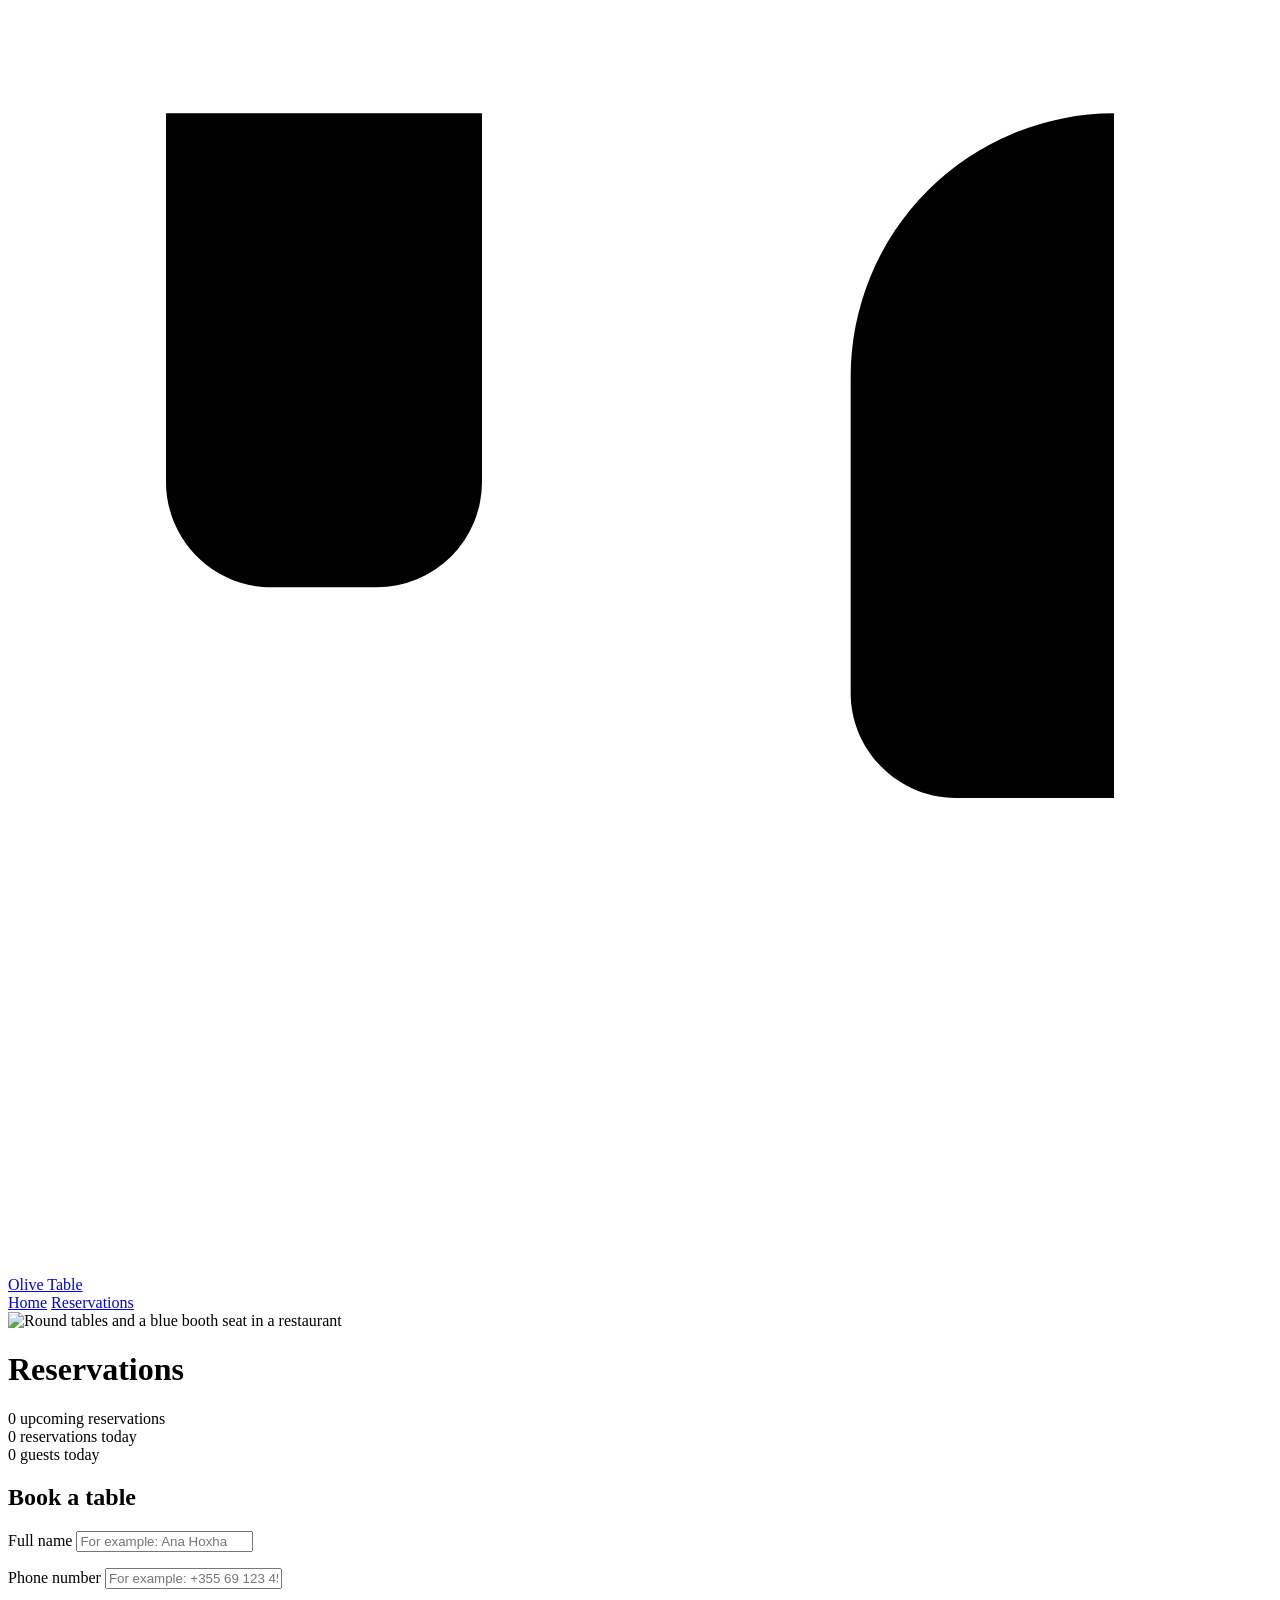
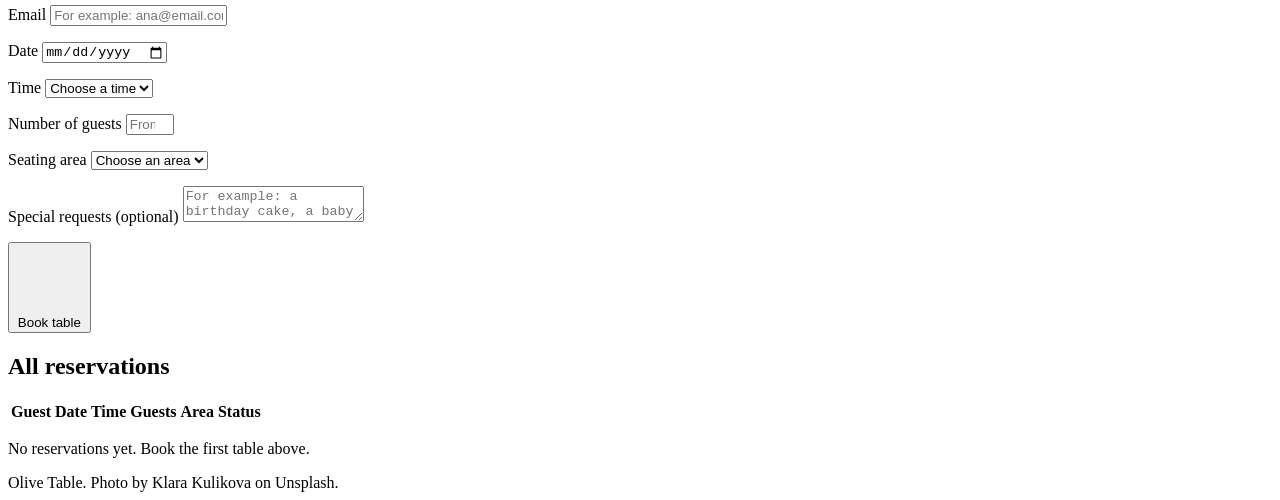
==== reserve.html @ 71900036 "Add reservation page with form, validation and table Co-Authored-By: Claude Sonnet 5.5 <noreply@anth" ====
<!DOCTYPE html>
<html lang="en">
<head>
  <meta charset="UTF-8">
  <meta name="viewport" content="width=device-width, initial-scale=1.0">
  <title>Reservations - Olive Table</title>
  <link rel="stylesheet" href="styles.css">
</head>
<body>

  <!-- Navigation bar -->
  <nav class="navbar">
    <div class="wide navbar-inner">
      <a class="logo" href="index.html">
        <svg class="icon" viewBox="0 0 24 24"><path d="M3 2v7c0 1.1.9 2 2 2h2a2 2 0 0 0 2-2V2M6 2v20M21 15V2a5 5 0 0 0-5 5v6c0 1.1.9 2 2 2h3Zm0 0v7"/></svg>
        Olive Table
      </a>
      <div class="nav-links">
        <a class="nav-link" href="index.html">Home</a>
        <a class="nav-link active" href="reserve.html">Reservations</a>
      </div>
    </div>
  </nav>

  <main class="container">

    <img class="banner" src="https://images.unsplash.com/photo-1613274554329-70f997f5789f?auto=format&fit=crop&w=1200&q=80" alt="Round tables and a blue booth seat in a restaurant">

    <header class="section">
      <h1>Reservations</h1>

      <div class="stats">
        <div class="stat">
          <span class="stat-number" id="upcoming-count">0</span>
          <span class="muted">upcoming reservations</span>
        </div>
        <div class="stat">
          <span class="stat-number" id="today-count">0</span>
          <span class="muted">reservations today</span>
        </div>
        <div class="stat">
          <span class="stat-number" id="guests-count">0</span>
          <span class="muted">guests today</span>
        </div>
      </div>
    </header>

    <section class="section">
      <h2>Book a table</h2>
      <form id="reservation-form" novalidate>
        <div class="field">
          <label class="label" for="name">Full name</label>
          <input class="input" type="text" id="name" placeholder="For example: Ana Hoxha">
          <p class="error" id="name-error"></p>
        </div>

        <div class="row">
          <div class="field">
            <label class="label" for="phone">Phone number</label>
            <input class="input" type="text" id="phone" placeholder="For example: +355 69 123 4567">
            <p class="error" id="phone-error"></p>
          </div>
          <div class="field">
            <label class="label" for="email">Email</label>
            <input class="input" type="text" id="email" placeholder="For example: ana@email.com">
            <p class="error" id="email-error"></p>
          </div>
        </div>

        <div class="row">
          <div class="field">
            <label class="label" for="date">Date</label>
            <input class="input" type="date" id="date">
            <p class="error" id="date-error"></p>
          </div>
          <div class="field">
            <label class="label" for="time">Time</label>
            <select class="input" id="time">
              <option value="">Choose a time</option>
            <option value="12:00">12:00</option>
            <option value="12:30">12:30</option>
            <option value="13:00">13:00</option>
            <option value="13:30">13:30</option>
            <option value="14:00">14:00</option>
            <option value="14:30">14:30</option>
            <option value="15:00">15:00</option>
            <option value="15:30">15:30</option>
            <option value="16:00">16:00</option>
            <option value="16:30">16:30</option>
            <option value="17:00">17:00</option>
            <option value="17:30">17:30</option>
            <option value="18:00">18:00</option>
            <option value="18:30">18:30</option>
            <option value="19:00">19:00</option>
            <option value="19:30">19:30</option>
            <option value="20:00">20:00</option>
            <option value="20:30">20:30</option>
            <option value="21:00">21:00</option>
            <option value="21:30">21:30</option>
            </select>
            <p class="error" id="time-error"></p>
          </div>
        </div>

        <div class="row">
          <div class="field">
            <label class="label" for="guests">Number of guests</label>
            <input class="input" type="number" id="guests" placeholder="From 1 to 12" min="1" max="12">
            <p class="error" id="guests-error"></p>
          </div>
          <div class="field">
            <label class="label" for="area">Seating area</label>
            <select class="input" id="area">
              <option value="">Choose an area</option>
              <option value="Indoor">Indoor</option>
              <option value="Terrace">Terrace</option>
            </select>
            <p class="error" id="area-error"></p>
          </div>
        </div>

        <div class="field">
          <label class="label" for="notes">Special requests (optional)</label>
          <textarea class="input" id="notes" placeholder="For example: a birthday cake, a baby chair"></textarea>
          <p class="error" id="notes-error"></p>
        </div>

        <button class="button button-primary" type="submit">
          <svg class="icon" viewBox="0 0 24 24"><path d="M12 5v14M5 12h14"/></svg>
          Book table
        </button>
        <p class="success hidden" id="success-message"></p>
      </form>
    </section>

    <section class="section">
      <h2>All reservations</h2>
      <table class="table">
        <thead>
          <tr>
            <th>Guest</th>
            <th>Date</th>
            <th>Time</th>
            <th>Guests</th>
            <th>Area</th>
            <th>Status</th>
            <th></th>
          </tr>
        </thead>
        <tbody id="reservation-list"></tbody>
      </table>
      <p class="muted" id="empty-message">No reservations yet. Book the first table above.</p>
    </section>

  </main>

  <footer class="footer">
    <div class="wide">Olive Table. Photo by Klara Kulikova on Unsplash.</div>
  </footer>

  <script src="lib.js"></script>
  <script src="app.js"></script>
</body>
</html>
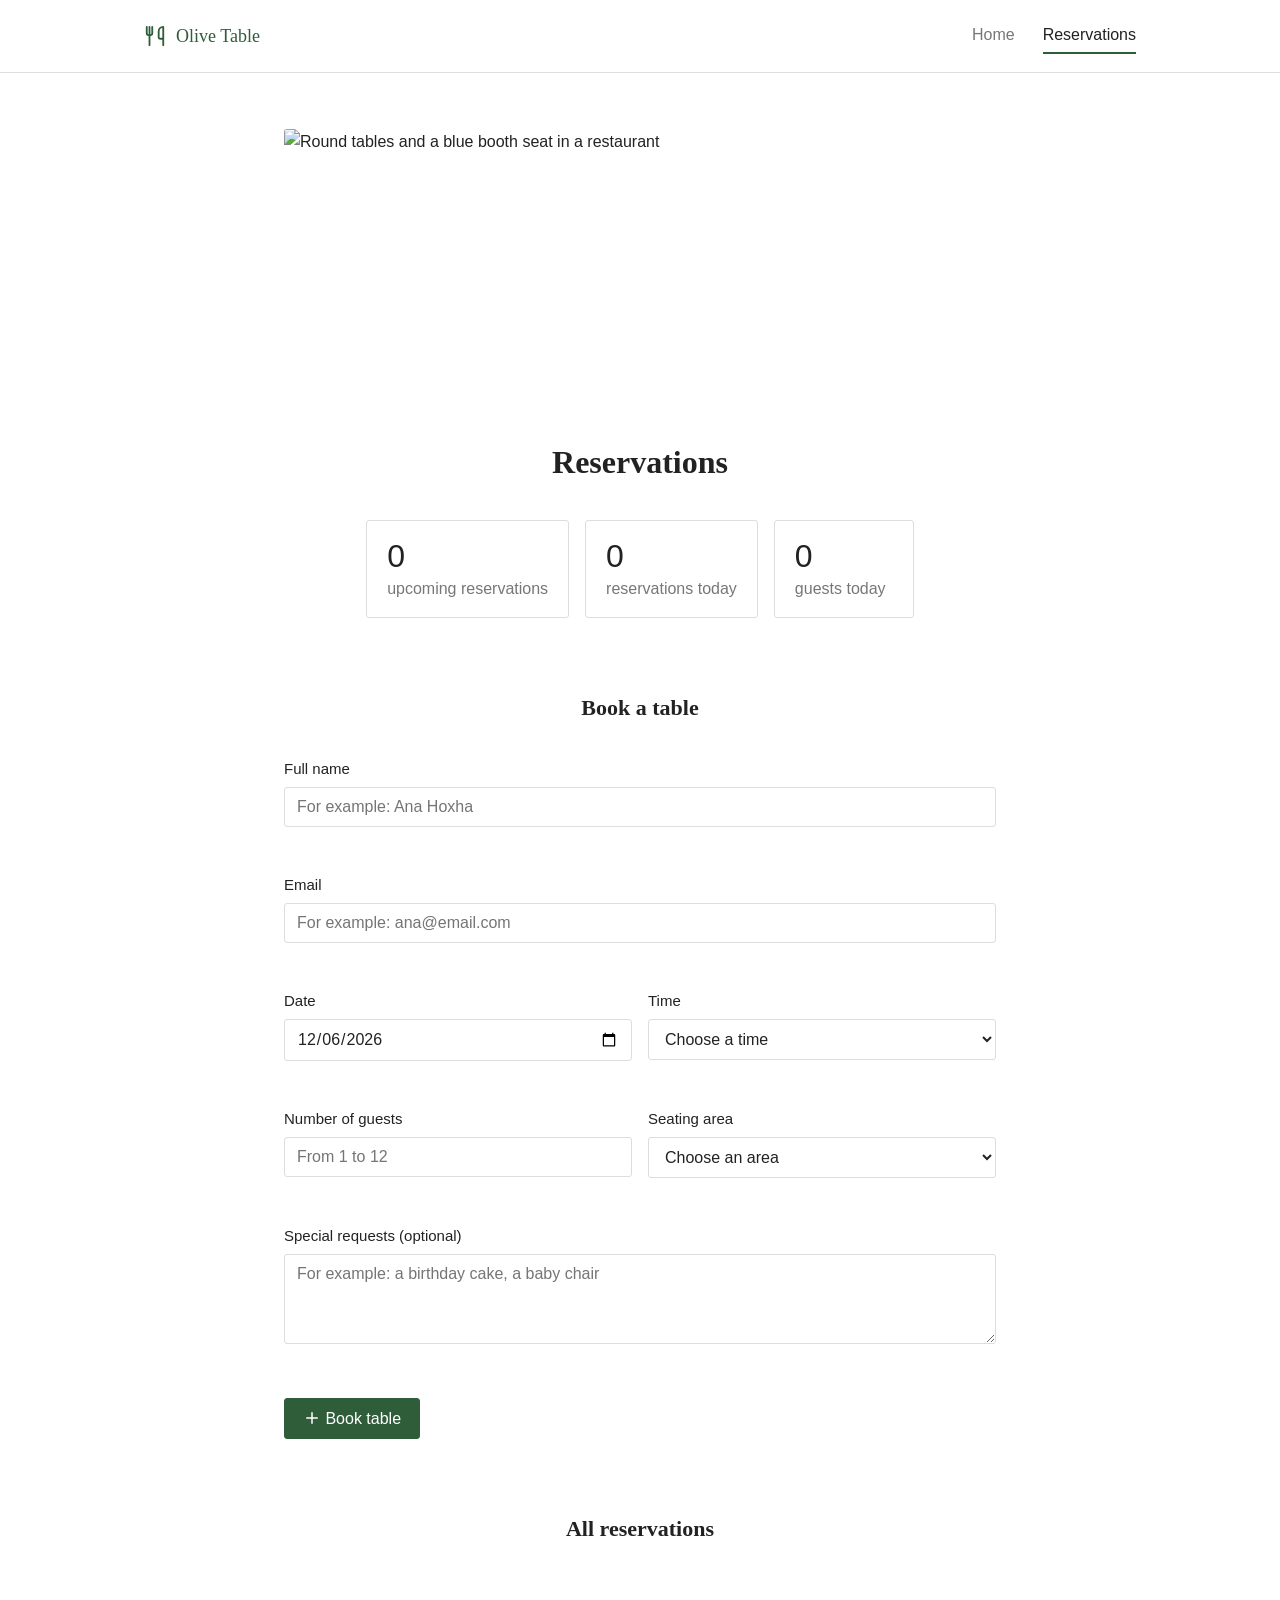
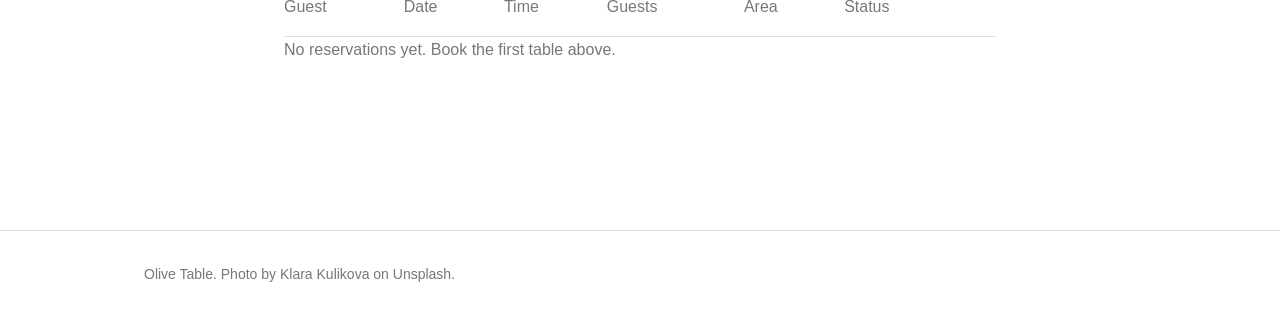
==== commit 8f2d8937: "Remove the phone number field Co-Authored-By: Claude Sonnet 5.5 <noreply@anthropic.com> Claude-Sessi" ====
--- a/reserve.html
+++ b/reserve.html
@@ -54,17 +54,10 @@
           <p class="error" id="name-error"></p>
         </div>
 
-        <div class="row">
-          <div class="field">
-            <label class="label" for="phone">Phone number</label>
-            <input class="input" type="text" id="phone" placeholder="For example: +355 69 123 4567">
-            <p class="error" id="phone-error"></p>
-          </div>
-          <div class="field">
-            <label class="label" for="email">Email</label>
-            <input class="input" type="text" id="email" placeholder="For example: ana@email.com">
-            <p class="error" id="email-error"></p>
-          </div>
+        <div class="field">
+          <label class="label" for="email">Email</label>
+          <input class="input" type="text" id="email" placeholder="For example: ana@email.com">
+          <p class="error" id="email-error"></p>
         </div>
 
         <div class="row">
--- a/styles.css
+++ b/styles.css
@@ -0,0 +1,480 @@
+/* styles.css
+   A small set of reusable classes. Flat design: no gradients,
+   no shadows, small corners, lots of white space. */
+
+/* Colors and sizes in one place */
+:root {
+  --text: #222222;
+  --muted: #777777;
+  --line: #dddddd;
+  --accent: #2f5d3a;
+  --accent-hover: #234a2d;
+  --tint: #edf3ee;
+  --red: #a61b1b;
+  --corner: 3px;
+}
+
+* {
+  box-sizing: border-box;
+}
+
+body {
+  margin: 0;
+  font-family: Arial, Helvetica, sans-serif;
+  font-size: 16px;
+  line-height: 1.6;
+  color: var(--text);
+  background: #ffffff;
+}
+
+/* Layout */
+.container {
+  max-width: 760px;
+  margin: 0 auto;
+  padding: 56px 24px 96px 24px;
+}
+
+.wide {
+  max-width: 1040px;
+  margin: 0 auto;
+  padding: 0 24px;
+}
+
+.section {
+  margin-bottom: 72px;
+}
+
+/* Text */
+h1,
+h2,
+.logo {
+  font-family: Georgia, "Times New Roman", serif;
+}
+
+h1 {
+  margin: 0;
+  font-size: 32px;
+  font-weight: bold;
+  text-align: center;
+}
+
+h2 {
+  margin: 0 0 32px 0;
+  font-size: 22px;
+  font-weight: bold;
+  text-align: center;
+}
+
+h3 {
+  margin: 0 0 8px 0;
+  font-size: 18px;
+  font-weight: bold;
+}
+
+p {
+  margin: 0 0 8px 0;
+}
+
+a {
+  color: inherit;
+}
+
+.muted {
+  color: var(--muted);
+}
+
+.red {
+  color: var(--red);
+}
+
+
+.hidden {
+  display: none;
+}
+
+/* Icons (small drawings made with SVG) */
+.icon {
+  width: 18px;
+  height: 18px;
+  fill: none;
+  stroke: currentColor;
+  stroke-width: 2;
+  stroke-linecap: round;
+  stroke-linejoin: round;
+  vertical-align: -3px;
+}
+
+.icon-big {
+  width: 24px;
+  height: 24px;
+  vertical-align: middle;
+}
+
+/* Picture at the top of a page */
+.banner {
+  display: block;
+  width: 100%;
+  height: 260px;
+  object-fit: cover;
+  margin-bottom: 48px;
+  border-radius: var(--corner);
+}
+
+/* Navigation bar */
+.navbar {
+  border-bottom: 1px solid var(--line);
+  background: #ffffff;
+}
+
+.navbar-inner {
+  display: flex;
+  align-items: center;
+  justify-content: space-between;
+  min-height: 72px;
+}
+
+.logo {
+  display: flex;
+  align-items: center;
+  gap: 10px;
+  font-size: 18px;
+  color: var(--accent);
+  text-decoration: none;
+}
+
+.logo .icon {
+  width: 22px;
+  height: 22px;
+}
+
+.nav-links {
+  display: flex;
+  align-items: center;
+  gap: 28px;
+}
+
+.nav-link {
+  padding: 4px 0;
+  color: var(--muted);
+  text-decoration: none;
+  border-bottom: 2px solid transparent;
+}
+
+.nav-link:hover {
+  color: var(--text);
+}
+
+.nav-link.active {
+  color: var(--text);
+  border-bottom-color: var(--accent);
+}
+
+/* Hero (light band) */
+.hero-band {
+  color: var(--text);
+  background: #f6f1e9;
+}
+
+.hero {
+  display: flex;
+  flex-direction: column;
+  align-items: center;
+  gap: 56px;
+  padding-top: 96px;
+  padding-bottom: 96px;
+  text-align: center;
+}
+
+.hero-title {
+  max-width: 700px;
+  margin: 0 0 40px 0;
+  font-size: 48px;
+  font-weight: bold;
+  line-height: 1.2;
+  text-wrap: balance;
+}
+
+.hero-photo {
+  display: block;
+  width: 100%;
+  height: 380px;
+  object-fit: cover;
+  border-radius: var(--corner);
+}
+
+/* How it works */
+.how {
+  padding: 96px 0;
+}
+
+.how-title {
+  margin-bottom: 56px;
+  font-size: 28px;
+}
+
+.steps {
+  display: flex;
+  gap: 48px;
+}
+
+.step {
+  flex: 1;
+  text-align: center;
+}
+
+.step-icon {
+  display: flex;
+  align-items: center;
+  justify-content: center;
+  width: 52px;
+  height: 52px;
+  margin: 0 auto 20px auto;
+  color: var(--accent);
+  background: var(--tint);
+  border-radius: var(--corner);
+}
+
+.how-end {
+  margin-top: 64px;
+  text-align: center;
+}
+
+/* Footer */
+.footer {
+  padding: 32px 0;
+  color: var(--muted);
+  font-size: 14px;
+  border-top: 1px solid var(--line);
+}
+
+/* Numbers at the top of the planner */
+.stats {
+  display: flex;
+  flex-wrap: wrap;
+  justify-content: center;
+  gap: 16px;
+  margin-top: 32px;
+}
+
+.stat {
+  min-width: 140px;
+  padding: 16px 20px;
+  border: 1px solid var(--line);
+  border-radius: var(--corner);
+}
+
+.stat-number {
+  display: block;
+  font-size: 32px;
+  line-height: 1.2;
+}
+
+/* Form */
+.label {
+  display: block;
+  margin-bottom: 6px;
+  font-size: 15px;
+}
+
+.row {
+  display: flex;
+  gap: 16px;
+}
+
+.row .field {
+  flex: 1;
+}
+
+.field {
+  margin-bottom: 20px;
+}
+
+.input {
+  width: 100%;
+  padding: 10px 12px;
+  font-family: inherit;
+  font-size: 16px;
+  color: var(--text);
+  background: #ffffff;
+  border: 1px solid var(--line);
+  border-radius: var(--corner);
+}
+
+.input:focus {
+  outline: 2px solid var(--accent);
+  outline-offset: 0;
+}
+
+.input-bad {
+  border-color: var(--red);
+}
+
+.error {
+  min-height: 22px;
+  margin: 4px 0 0 0;
+  font-size: 14px;
+  color: var(--red);
+}
+
+/* Buttons (work on <button> and on <a>) */
+.button {
+  display: inline-block;
+  padding: 10px 18px;
+  font-family: inherit;
+  font-size: 16px;
+  color: var(--text);
+  text-decoration: none;
+  background: #ffffff;
+  border: 1px solid var(--line);
+  border-radius: var(--corner);
+  cursor: pointer;
+}
+
+.button:hover {
+  background: #f4f4f4;
+}
+
+.button-primary {
+  color: #ffffff;
+  background: var(--accent);
+  border-color: var(--accent);
+}
+
+.button-primary:hover {
+  background: var(--accent-hover);
+}
+
+.button-ghost {
+  background: transparent;
+  border-color: #b9b2a4;
+}
+
+.button-ghost:hover {
+  background: #ece5d8;
+}
+
+.button-big {
+  margin: 0 6px 12px 6px;
+  padding: 14px 28px;
+  font-size: 17px;
+}
+
+.button-small {
+  padding: 4px 10px;
+  font-size: 14px;
+}
+
+.button-small .icon {
+  width: 15px;
+  height: 15px;
+  vertical-align: -2px;
+}
+
+/* Success message after booking */
+.success {
+  margin-top: 24px;
+  padding: 14px 16px;
+  color: var(--accent);
+  background: var(--tint);
+  border-radius: var(--corner);
+}
+
+/* Small grey text inside a table cell */
+.small {
+  display: block;
+  font-size: 14px;
+  color: var(--muted);
+}
+
+/* Table */
+.table {
+  width: 100%;
+  border-collapse: collapse;
+}
+
+.table th,
+.table td {
+  padding: 16px 12px 16px 0;
+  text-align: left;
+  border-bottom: 1px solid var(--line);
+}
+
+.table th {
+  font-weight: normal;
+  color: var(--muted);
+}
+
+.table td:last-child {
+  text-align: right;
+  white-space: nowrap;
+}
+
+/* Small screens */
+@media (max-width: 760px) {
+  .container {
+    padding: 40px 16px 64px 16px;
+  }
+
+  .hero {
+    gap: 40px;
+    padding-top: 56px;
+    padding-bottom: 56px;
+  }
+
+  .hero-title {
+    font-size: 34px;
+  }
+
+  .hero-photo {
+    height: 240px;
+  }
+
+  .banner {
+    height: 180px;
+  }
+
+  .steps {
+    flex-direction: column;
+    gap: 40px;
+  }
+
+  .row {
+    flex-direction: column;
+    gap: 0;
+  }
+
+  .stats {
+    flex-wrap: wrap;
+  }
+
+  .nav-links {
+    gap: 16px;
+  }
+
+  .nav-link {
+    display: none;
+  }
+
+  /* Let the table scroll sideways instead of breaking */
+  .table {
+    display: block;
+    overflow-x: auto;
+  }
+}
+
+/* Big text box for special requests */
+textarea.input {
+  min-height: 90px;
+  resize: vertical;
+}
+
+/* Opening hours list on the home page */
+.good {
+  max-width: 520px;
+  margin: 0 auto;
+  text-align: center;
+}
+
+.how.no-top {
+  padding-top: 0;
+}
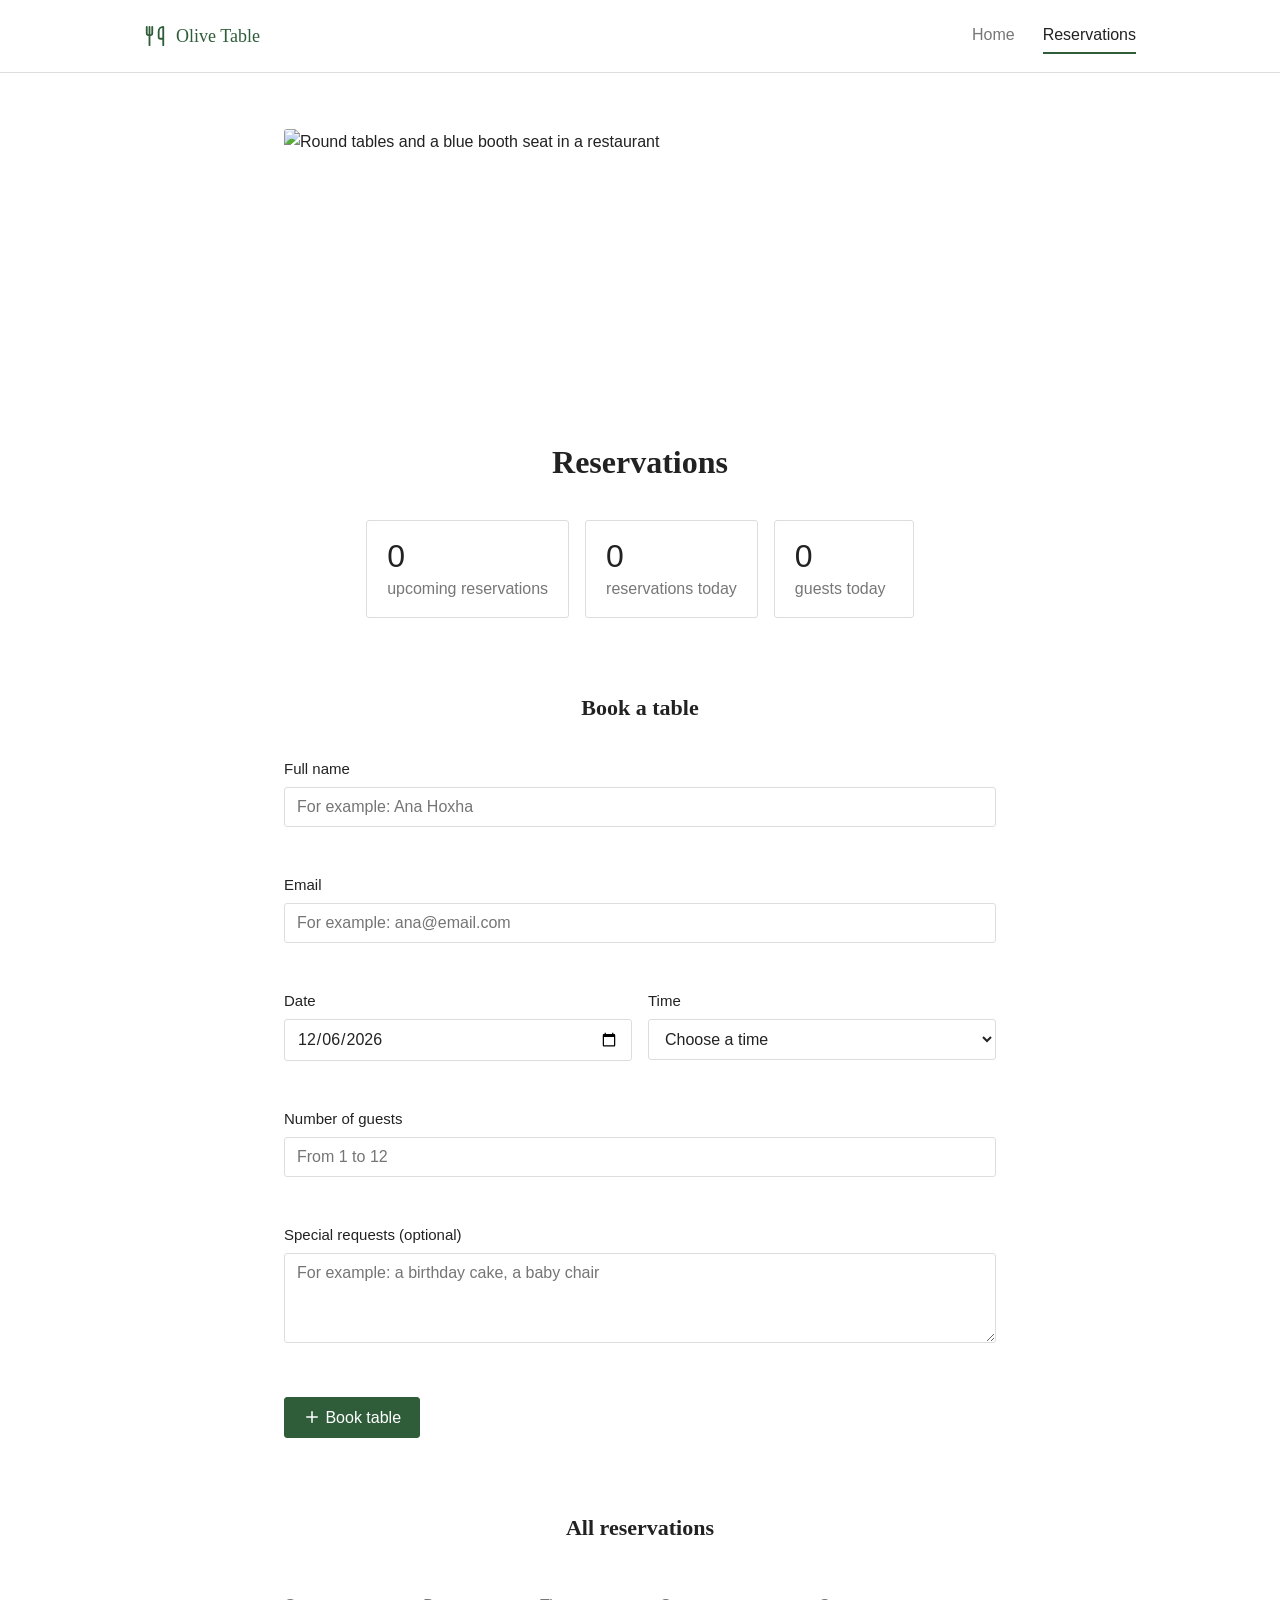
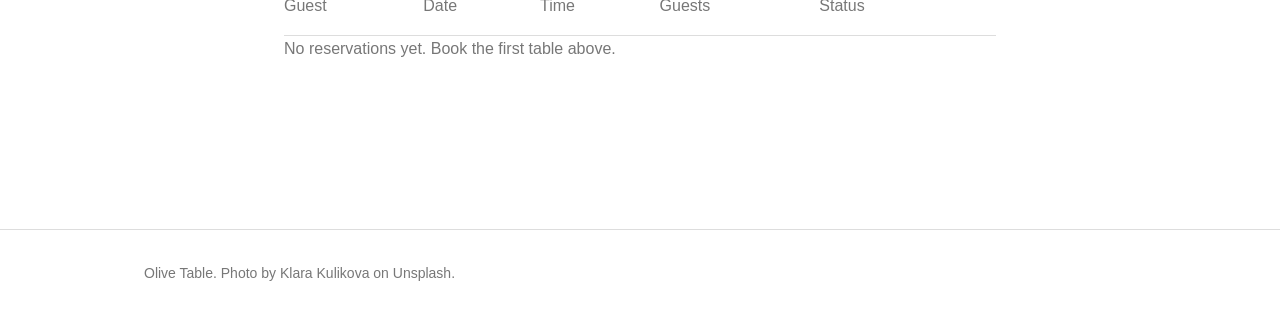
==== commit 32b56232: "Remove the seating area field Co-Authored-By: Claude Sonnet 5.5 <noreply@anthropic.com> Claude-Sessi" ====
--- a/reserve.html
+++ b/reserve.html
@@ -95,21 +95,10 @@
           </div>
         </div>
 
-        <div class="row">
-          <div class="field">
-            <label class="label" for="guests">Number of guests</label>
-            <input class="input" type="number" id="guests" placeholder="From 1 to 12" min="1" max="12">
-            <p class="error" id="guests-error"></p>
-          </div>
-          <div class="field">
-            <label class="label" for="area">Seating area</label>
-            <select class="input" id="area">
-              <option value="">Choose an area</option>
-              <option value="Indoor">Indoor</option>
-              <option value="Terrace">Terrace</option>
-            </select>
-            <p class="error" id="area-error"></p>
-          </div>
+        <div class="field">
+          <label class="label" for="guests">Number of guests</label>
+          <input class="input" type="number" id="guests" placeholder="From 1 to 12" min="1" max="12">
+          <p class="error" id="guests-error"></p>
         </div>
 
         <div class="field">
@@ -135,7 +124,6 @@
             <th>Date</th>
             <th>Time</th>
             <th>Guests</th>
-            <th>Area</th>
             <th>Status</th>
             <th></th>
           </tr>
